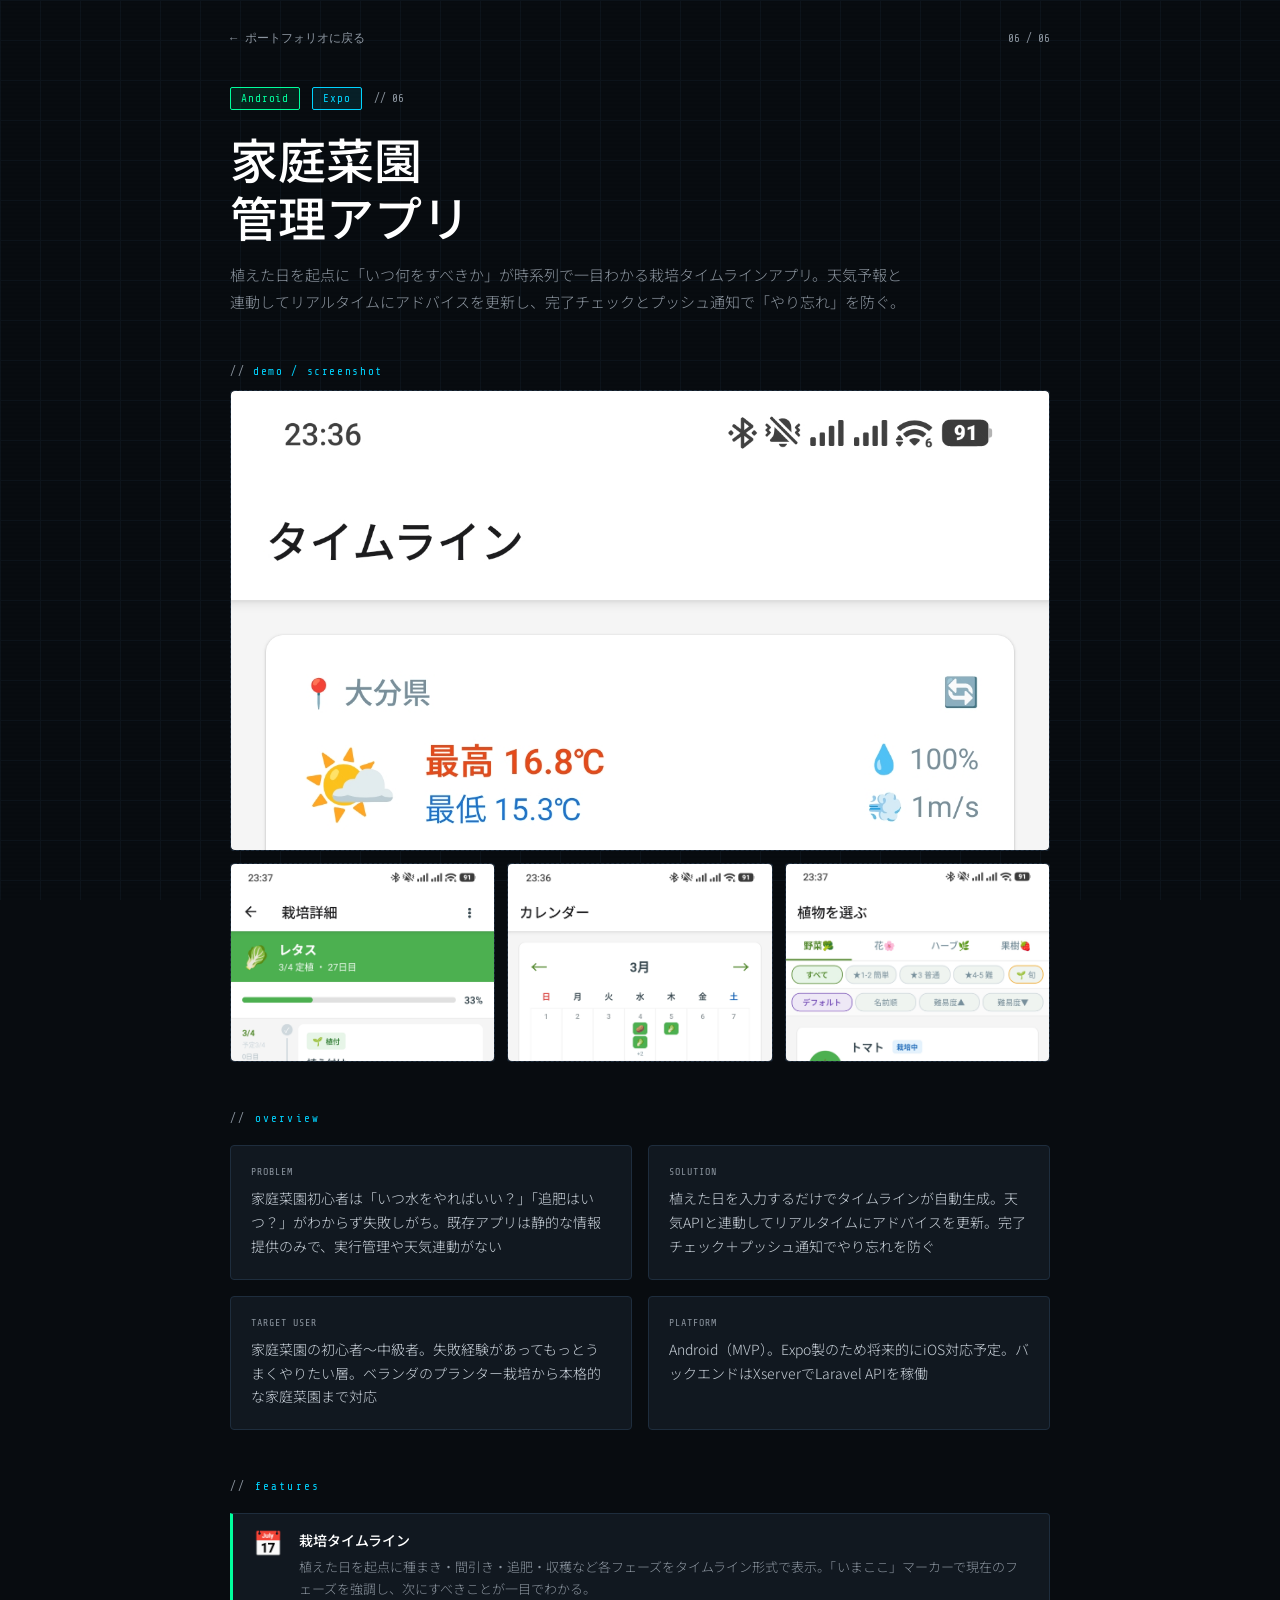
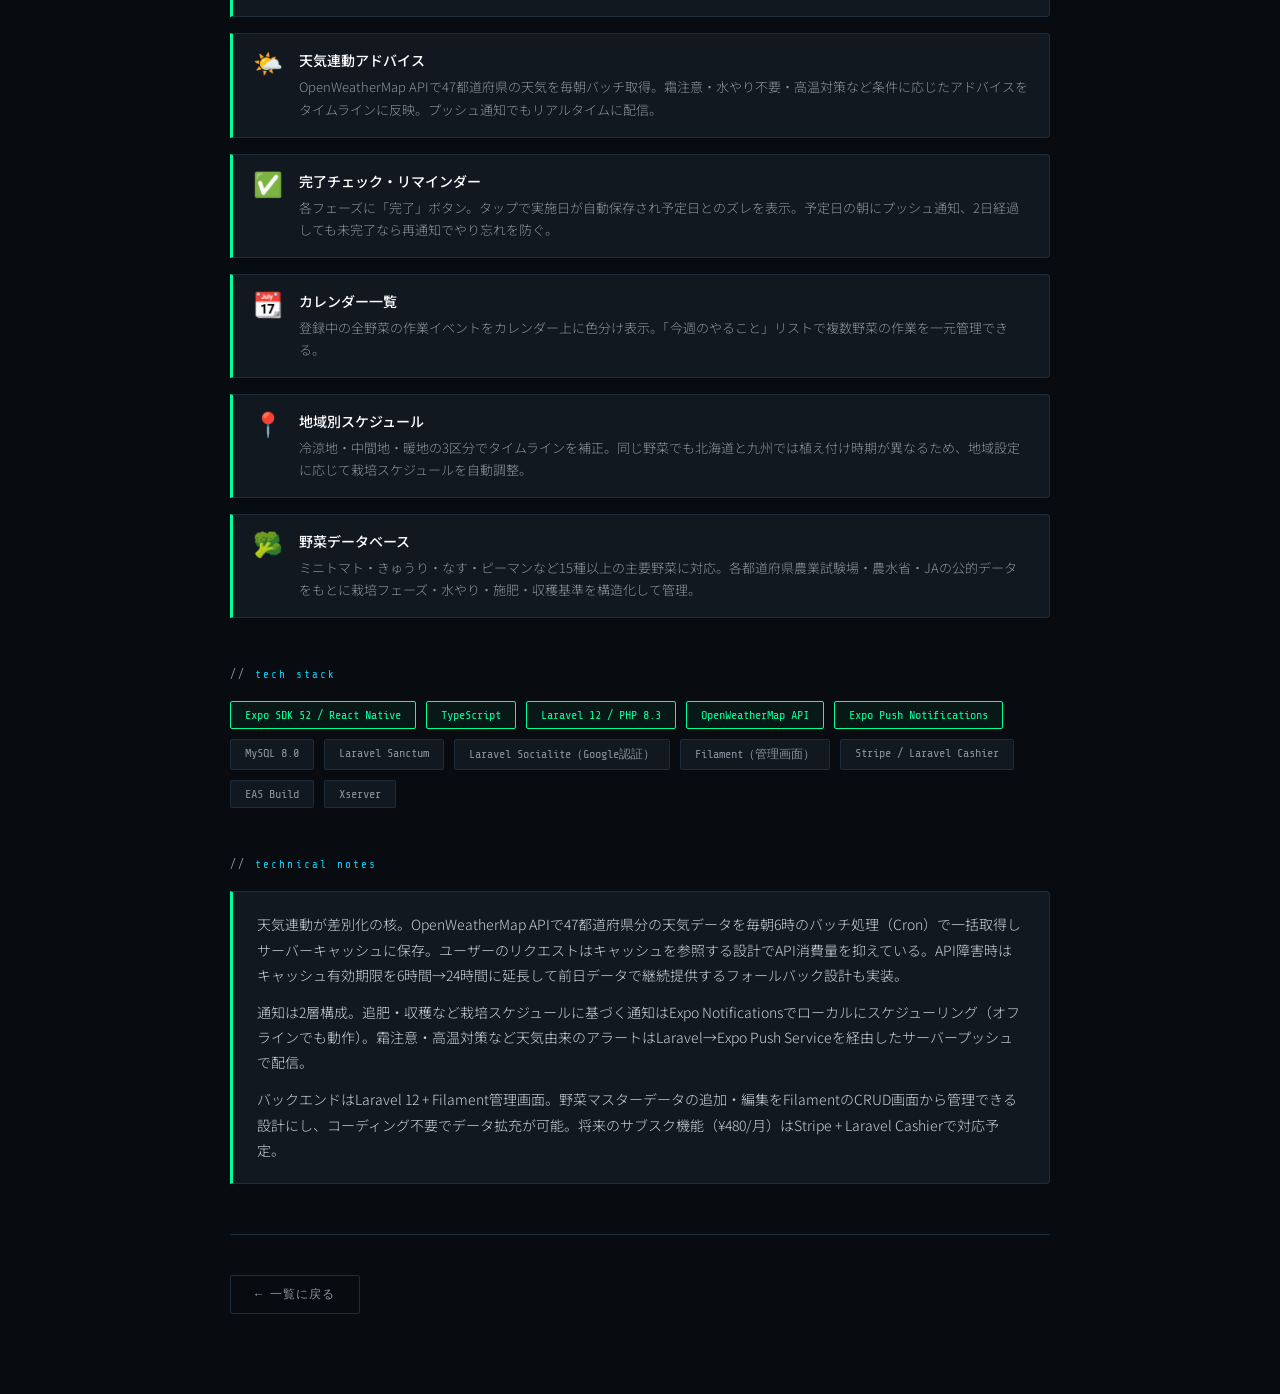
==== works/garden-app.html @ 3e322952 "initial commit" ====
<!DOCTYPE html>
<html lang="ja">
<head>
<meta charset="UTF-8">
<meta name="viewport" content="width=device-width, initial-scale=1.0">
<title>家庭菜園管理アプリ | Portfolio</title>
<link rel="stylesheet" href="style.css">
<style>
  .feature-item { border-left-color: var(--accent2); }
  .tech-tag.highlight { border-color: var(--accent2); color: var(--accent2); background: rgba(0,255,157,0.05); }
  .notes-box { border-left-color: var(--accent2); }
  .btn-primary { background: var(--accent2); border-color: var(--accent2); color: #000; }
  .btn-primary:hover { background: transparent; color: var(--accent2); }
</style>
</head>
<body>
<div class="scanline"></div>
<div class="page-wrapper">

  <nav class="nav">
    <a class="back-link" href="../index.html">ポートフォリオに戻る</a>
    <span class="nav-num">06 / 06</span>
  </nav>

  <div class="hero">
    <div class="hero-meta">
      <span class="type-badge type-app">Android</span>
      <span class="type-badge type-web">Expo</span>
      <span class="hero-num">// 06</span>
    </div>
    <h1>家庭菜園<br>管理アプリ</h1>
    <p class="hero-desc">
      植えた日を起点に「いつ何をすべきか」が時系列で一目わかる栽培タイムラインアプリ。天気予報と連動してリアルタイムにアドバイスを更新し、完了チェックとプッシュ通知で「やり忘れ」を防ぐ。
    </p>
  </div>

  <div class="media-block">
    <div class="media-label">demo / screenshot</div>
    <div class="media-main">
      <img src="../images/garden-timeline.jpg" alt="タイムライン・天気連動アドバイス画面" style="width:100%;height:100%;object-fit:cover;object-position:top;border-radius:4px;">
    </div>
    <div class="media-sub-grid">
      <div class="media-sub">
        <img src="../images/garden-detail.jpg" alt="栽培詳細タイムライン" style="width:100%;height:100%;object-fit:cover;object-position:top;border-radius:4px;">
      </div>
      <div class="media-sub">
        <img src="../images/garden-calendar.jpg" alt="カレンダー・今週のやること" style="width:100%;height:100%;object-fit:cover;object-position:top;border-radius:4px;">
      </div>
      <div class="media-sub">
        <img src="../images/garden-select.jpg" alt="野菜選択画面" style="width:100%;height:100%;object-fit:cover;object-position:top;border-radius:4px;">
      </div>
    </div>
  </div>

  <div class="section">
    <div class="section-title">overview</div>
    <div class="overview-grid">
      <div class="overview-card">
        <div class="overview-card-label">PROBLEM</div>
        <div class="overview-card-value">家庭菜園初心者は「いつ水をやればいい？」「追肥はいつ？」がわからず失敗しがち。既存アプリは静的な情報提供のみで、実行管理や天気連動がない</div>
      </div>
      <div class="overview-card">
        <div class="overview-card-label">SOLUTION</div>
        <div class="overview-card-value">植えた日を入力するだけでタイムラインが自動生成。天気APIと連動してリアルタイムにアドバイスを更新。完了チェック＋プッシュ通知でやり忘れを防ぐ</div>
      </div>
      <div class="overview-card">
        <div class="overview-card-label">TARGET USER</div>
        <div class="overview-card-value">家庭菜園の初心者〜中級者。失敗経験があってもっとうまくやりたい層。ベランダのプランター栽培から本格的な家庭菜園まで対応</div>
      </div>
      <div class="overview-card">
        <div class="overview-card-label">PLATFORM</div>
        <div class="overview-card-value">Android（MVP）。Expo製のため将来的にiOS対応予定。バックエンドはXserverでLaravel APIを稼働</div>
      </div>
    </div>
  </div>

  <div class="section">
    <div class="section-title">features</div>
    <div class="features-list">
      <div class="feature-item">
        <div class="feature-icon">📅</div>
        <div class="feature-content">
          <div class="feature-title">栽培タイムライン</div>
          <div class="feature-desc">植えた日を起点に種まき・間引き・追肥・収穫など各フェーズをタイムライン形式で表示。「いまここ」マーカーで現在のフェーズを強調し、次にすべきことが一目でわかる。</div>
        </div>
      </div>
      <div class="feature-item">
        <div class="feature-icon">🌤️</div>
        <div class="feature-content">
          <div class="feature-title">天気連動アドバイス</div>
          <div class="feature-desc">OpenWeatherMap APIで47都道府県の天気を毎朝バッチ取得。霜注意・水やり不要・高温対策など条件に応じたアドバイスをタイムラインに反映。プッシュ通知でもリアルタイムに配信。</div>
        </div>
      </div>
      <div class="feature-item">
        <div class="feature-icon">✅</div>
        <div class="feature-content">
          <div class="feature-title">完了チェック・リマインダー</div>
          <div class="feature-desc">各フェーズに「完了」ボタン。タップで実施日が自動保存され予定日とのズレを表示。予定日の朝にプッシュ通知、2日経過しても未完了なら再通知でやり忘れを防ぐ。</div>
        </div>
      </div>
      <div class="feature-item">
        <div class="feature-icon">📆</div>
        <div class="feature-content">
          <div class="feature-title">カレンダー一覧</div>
          <div class="feature-desc">登録中の全野菜の作業イベントをカレンダー上に色分け表示。「今週のやること」リストで複数野菜の作業を一元管理できる。</div>
        </div>
      </div>
      <div class="feature-item">
        <div class="feature-icon">📍</div>
        <div class="feature-content">
          <div class="feature-title">地域別スケジュール</div>
          <div class="feature-desc">冷涼地・中間地・暖地の3区分でタイムラインを補正。同じ野菜でも北海道と九州では植え付け時期が異なるため、地域設定に応じて栽培スケジュールを自動調整。</div>
        </div>
      </div>
      <div class="feature-item">
        <div class="feature-icon">🥦</div>
        <div class="feature-content">
          <div class="feature-title">野菜データベース</div>
          <div class="feature-desc">ミニトマト・きゅうり・なす・ピーマンなど15種以上の主要野菜に対応。各都道府県農業試験場・農水省・JAの公的データをもとに栽培フェーズ・水やり・施肥・収穫基準を構造化して管理。</div>
        </div>
      </div>
    </div>
  </div>

  <div class="section">
    <div class="section-title">tech stack</div>
    <div class="tech-grid">
      <span class="tech-tag highlight">Expo SDK 52 / React Native</span>
      <span class="tech-tag highlight">TypeScript</span>
      <span class="tech-tag highlight">Laravel 12 / PHP 8.3</span>
      <span class="tech-tag highlight">OpenWeatherMap API</span>
      <span class="tech-tag highlight">Expo Push Notifications</span>
      <span class="tech-tag">MySQL 8.0</span>
      <span class="tech-tag">Laravel Sanctum</span>
      <span class="tech-tag">Laravel Socialite（Google認証）</span>
      <span class="tech-tag">Filament（管理画面）</span>
      <span class="tech-tag">Stripe / Laravel Cashier</span>
      <span class="tech-tag">EAS Build</span>
      <span class="tech-tag">Xserver</span>
    </div>
  </div>

  <div class="section">
    <div class="section-title">technical notes</div>
    <div class="notes-box">
      <p>天気連動が差別化の核。OpenWeatherMap APIで47都道府県分の天気データを毎朝6時のバッチ処理（Cron）で一括取得しサーバーキャッシュに保存。ユーザーのリクエストはキャッシュを参照する設計でAPI消費量を抑えている。API障害時はキャッシュ有効期限を6時間→24時間に延長して前日データで継続提供するフォールバック設計も実装。</p>
      <p>通知は2層構成。追肥・収穫など栽培スケジュールに基づく通知はExpo Notificationsでローカルにスケジューリング（オフラインでも動作）。霜注意・高温対策など天気由来のアラートはLaravel→Expo Push Serviceを経由したサーバープッシュで配信。</p>
      <p>バックエンドはLaravel 12 + Filament管理画面。野菜マスターデータの追加・編集をFilamentのCRUD画面から管理できる設計にし、コーディング不要でデータ拡充が可能。将来のサブスク機能（¥480/月）はStripe + Laravel Cashierで対応予定。</p>
    </div>
  </div>

  <div class="links-row">
    <a class="btn btn-secondary" href="../index.html">← 一覧に戻る</a>
  </div>

</div>
<script src="works.js"></script>
</body>
</html>
---- works/style.css ----
@import url('https://fonts.googleapis.com/css2?family=Share+Tech+Mono&family=Noto+Sans+JP:wght@300;400;500&display=swap');

:root {
  --bg: #080c10;
  --bg2: #0d1117;
  --surface: #111820;
  --surface2: #161e28;
  --border: #1e2d3d;
  --accent: #00d4ff;
  --accent2: #00ff9d;
  --accent3: #ff6b35;
  --accent4: #a855f7;
  --text: #c9d1d9;
  --text-dim: #8b949e;
  --mono: 'Share Tech Mono', monospace;
  --sans: 'Noto Sans JP', sans-serif;
}

*, *::before, *::after { box-sizing: border-box; margin: 0; padding: 0; }
html { scroll-behavior: smooth; }

body {
  background: var(--bg);
  color: var(--text);
  font-family: var(--sans);
  font-weight: 300;
  min-height: 100vh;
  overflow-x: hidden;
}

body::before {
  content: '';
  position: fixed;
  inset: 0;
  background-image:
    linear-gradient(var(--border) 1px, transparent 1px),
    linear-gradient(90deg, var(--border) 1px, transparent 1px);
  background-size: 40px 40px;
  opacity: 0.25;
  pointer-events: none;
  z-index: 0;
}

.scanline {
  position: fixed;
  inset: 0;
  background: repeating-linear-gradient(0deg, transparent, transparent 2px, rgba(0,0,0,0.03) 2px, rgba(0,0,0,0.03) 4px);
  pointer-events: none;
  z-index: 0;
}

.page-wrapper { position: relative; z-index: 1; max-width: 900px; margin: 0 auto; padding: 0 40px 80px; }

/* NAV */
.nav {
  padding: 30px 0 40px;
  display: flex;
  align-items: center;
  justify-content: space-between;
  opacity: 0;
  animation: fadeUp 0.5s ease forwards;
}

.back-link {
  font-family: var(--mono);
  font-size: 12px;
  color: var(--text-dim);
  text-decoration: none;
  display: flex;
  align-items: center;
  gap: 8px;
  transition: color 0.2s;
}
.back-link::before { content: '←'; }
.back-link:hover { color: var(--accent); }

.nav-num {
  font-family: var(--mono);
  font-size: 11px;
  color: var(--text-dim);
}

/* HERO */
.hero {
  margin-bottom: 50px;
  opacity: 0;
  animation: fadeUp 0.5s ease 0.1s forwards;
}

.hero-meta {
  display: flex;
  align-items: center;
  gap: 12px;
  margin-bottom: 20px;
  flex-wrap: wrap;
}

.type-badge {
  font-family: var(--mono);
  font-size: 11px;
  padding: 4px 10px;
  border-radius: 2px;
  letter-spacing: 0.08em;
}
.type-ai    { background: rgba(255,107,53,0.15); border: 1px solid var(--accent3); color: var(--accent3); }
.type-web   { background: rgba(0,212,255,0.1);   border: 1px solid var(--accent);  color: var(--accent); }
.type-app   { background: rgba(0,255,157,0.1);   border: 1px solid var(--accent2); color: var(--accent2); }
.type-both  { background: rgba(168,85,247,0.1);  border: 1px solid var(--accent4); color: var(--accent4); }

.hero-num {
  font-family: var(--mono);
  font-size: 11px;
  color: var(--text-dim);
}

.hero h1 {
  font-size: clamp(28px, 4vw, 48px);
  font-weight: 500;
  color: #fff;
  line-height: 1.2;
  margin-bottom: 16px;
}

.hero-desc {
  font-size: 15px;
  color: var(--text-dim);
  line-height: 1.8;
  max-width: 680px;
}

/* MEDIA PLACEHOLDER */
.media-block {
  margin: 40px 0;
  opacity: 0;
  animation: fadeUp 0.5s ease 0.2s forwards;
}

.media-label {
  font-family: var(--mono);
  font-size: 11px;
  color: var(--accent);
  letter-spacing: 0.15em;
  margin-bottom: 12px;
}
.media-label::before { content: '// '; color: var(--text-dim); }

.media-main {
  width: 100%;
  aspect-ratio: 16/9;
  background: var(--surface);
  border: 1px dashed var(--border);
  border-radius: 4px;
  display: flex;
  flex-direction: column;
  align-items: center;
  justify-content: center;
  gap: 12px;
  position: relative;
  overflow: hidden;
  transition: border-color 0.2s;
}
.media-main:hover { border-color: var(--accent); }

.media-main::before {
  content: '';
  position: absolute;
  inset: 0;
  background: repeating-linear-gradient(45deg, transparent, transparent 10px, rgba(255,255,255,0.01) 10px, rgba(255,255,255,0.01) 11px);
  pointer-events: none;
}

.media-placeholder-icon { font-size: 40px; opacity: 0.4; position: relative; z-index: 1; }
.media-placeholder-text {
  font-family: var(--mono);
  font-size: 12px;
  color: var(--text-dim);
  text-align: center;
  line-height: 1.6;
  position: relative;
  z-index: 1;
}
.media-placeholder-text span { color: var(--accent); display: block; }

/* Replace this placeholder with: */
/* <video src="demo.mp4" controls></video> */
/* or <img src="screenshot.png" alt="..."> */

.media-sub-grid {
  display: grid;
  grid-template-columns: repeat(3, 1fr);
  gap: 12px;
  margin-top: 12px;
}

.media-sub {
  aspect-ratio: 4/3;
  background: var(--surface);
  border: 1px dashed var(--border);
  border-radius: 4px;
  display: flex;
  flex-direction: column;
  align-items: center;
  justify-content: center;
  gap: 6px;
  transition: border-color 0.2s;
}
.media-sub:hover { border-color: var(--accent); }
.media-sub-icon { font-size: 24px; opacity: 0.4; }
.media-sub-text { font-family: var(--mono); font-size: 10px; color: var(--text-dim); text-align: center; }

/* SECTIONS */
.section {
  margin: 50px 0;
  opacity: 0;
  animation: fadeUp 0.5s ease 0.3s forwards;
}
.section + .section { animation-delay: 0.35s; }

.section-title {
  font-family: var(--mono);
  font-size: 11px;
  color: var(--accent);
  letter-spacing: 0.2em;
  margin-bottom: 20px;
}
.section-title::before { content: '// '; color: var(--text-dim); }

/* OVERVIEW GRID */
.overview-grid {
  display: grid;
  grid-template-columns: 1fr 1fr;
  gap: 16px;
}

.overview-card {
  background: var(--surface);
  border: 1px solid var(--border);
  border-radius: 4px;
  padding: 20px;
}

.overview-card-label {
  font-family: var(--mono);
  font-size: 10px;
  color: var(--text-dim);
  letter-spacing: 0.1em;
  margin-bottom: 10px;
}

.overview-card-value {
  font-size: 14px;
  color: var(--text);
  line-height: 1.7;
}

/* FEATURES */
.features-list { display: flex; flex-direction: column; gap: 16px; }

.feature-item {
  background: var(--surface);
  border: 1px solid var(--border);
  border-left: 3px solid var(--accent);
  border-radius: 0 4px 4px 0;
  padding: 16px 20px;
  display: grid;
  grid-template-columns: auto 1fr;
  gap: 16px;
  align-items: start;
}

.feature-icon { font-size: 24px; line-height: 1; }

.feature-content {}
.feature-title { font-size: 14px; font-weight: 500; color: #fff; margin-bottom: 6px; }
.feature-desc { font-size: 13px; color: var(--text-dim); line-height: 1.7; }

/* TECH STACK */
.tech-grid { display: flex; flex-wrap: wrap; gap: 10px; }

.tech-tag {
  font-family: var(--mono);
  font-size: 12px;
  padding: 6px 14px;
  background: var(--surface);
  border: 1px solid var(--border);
  border-radius: 2px;
  color: var(--text-dim);
  transition: all 0.2s;
}
.tech-tag:hover { border-color: var(--accent); color: var(--accent); }
.tech-tag.highlight { border-color: var(--accent); color: var(--accent); background: rgba(0,212,255,0.05); }

/* NOTES */
.notes-box {
  background: var(--surface);
  border: 1px solid var(--border);
  border-left: 3px solid var(--accent2);
  border-radius: 0 4px 4px 0;
  padding: 20px 24px;
}
.notes-box p { font-size: 14px; color: var(--text); line-height: 1.8; }
.notes-box p + p { margin-top: 12px; }

/* LINKS */
.links-row {
  display: flex;
  gap: 16px;
  flex-wrap: wrap;
  margin-top: 50px;
  padding-top: 40px;
  border-top: 1px solid var(--border);
  opacity: 0;
  animation: fadeUp 0.5s ease 0.5s forwards;
}

.btn {
  font-family: var(--mono);
  font-size: 12px;
  padding: 10px 24px;
  border-radius: 2px;
  text-decoration: none;
  letter-spacing: 0.08em;
  transition: all 0.2s;
  display: inline-flex;
  align-items: center;
  gap: 8px;
}

.btn-primary {
  background: var(--accent);
  color: #000;
  border: 1px solid var(--accent);
}
.btn-primary:hover { background: transparent; color: var(--accent); }

.btn-secondary {
  background: transparent;
  color: var(--text-dim);
  border: 1px solid var(--border);
}
.btn-secondary:hover { border-color: var(--accent); color: var(--accent); }

/* DEV PROCESS */
.dev-process {
  display: flex;
  flex-direction: column;
  gap: 24px;
}

.dev-intro {
  font-size: 14px;
  color: var(--text-dim);
  line-height: 1.8;
  padding: 16px 20px;
  background: var(--surface);
  border: 1px solid var(--border);
  border-radius: 4px;
}
.dev-intro strong { color: var(--accent); font-weight: 500; }

.dev-steps {
  display: grid;
  grid-template-columns: 1fr 1fr;
  gap: 12px;
}

.dev-step {
  background: var(--surface);
  border: 1px solid var(--border);
  border-radius: 4px;
  padding: 18px 20px;
  display: flex;
  gap: 16px;
  align-items: flex-start;
  transition: border-color 0.2s;
}
.dev-step:hover { border-color: var(--accent); }

.dev-step-num {
  font-family: var(--mono);
  font-size: 22px;
  color: var(--border);
  line-height: 1;
  flex-shrink: 0;
  transition: color 0.2s;
}
.dev-step:hover .dev-step-num { color: var(--accent); }

.dev-step-title {
  font-size: 13px;
  font-weight: 500;
  color: #fff;
  margin-bottom: 6px;
}

.dev-step-desc {
  font-size: 12px;
  color: var(--text-dim);
  line-height: 1.7;
}

@media (max-width: 640px) {
  .dev-steps { grid-template-columns: 1fr; }
}

/* LIGHTBOX */
.media-main img,
.media-sub img {
  cursor: zoom-in;
}

.lightbox-overlay {
  display: none;
  position: fixed;
  inset: 0;
  background: rgba(0,0,0,0.92);
  z-index: 1000;
  align-items: center;
  justify-content: center;
  padding: 24px;
}
.lightbox-overlay.active {
  display: flex;
}
.lightbox-overlay img {
  max-width: 100%;
  max-height: 90vh;
  object-fit: contain;
  border-radius: 4px;
  box-shadow: 0 0 60px rgba(0,0,0,0.8);
}
.lightbox-close {
  position: fixed;
  top: 20px;
  right: 24px;
  font-size: 28px;
  color: #fff;
  cursor: pointer;
  line-height: 1;
  opacity: 0.7;
  transition: opacity 0.2s;
  background: none;
  border: none;
  font-family: var(--mono);
}
.lightbox-close:hover { opacity: 1; }

/* ANIMATIONS */
@keyframes fadeUp {
  from { opacity: 0; transform: translateY(16px); }
  to { opacity: 1; transform: translateY(0); }
}

/* RESPONSIVE */
@media (max-width: 640px) {
  .page-wrapper { padding: 0 20px 60px; }
  .overview-grid { grid-template-columns: 1fr; }
  .media-sub-grid { grid-template-columns: 1fr 1fr; }
}
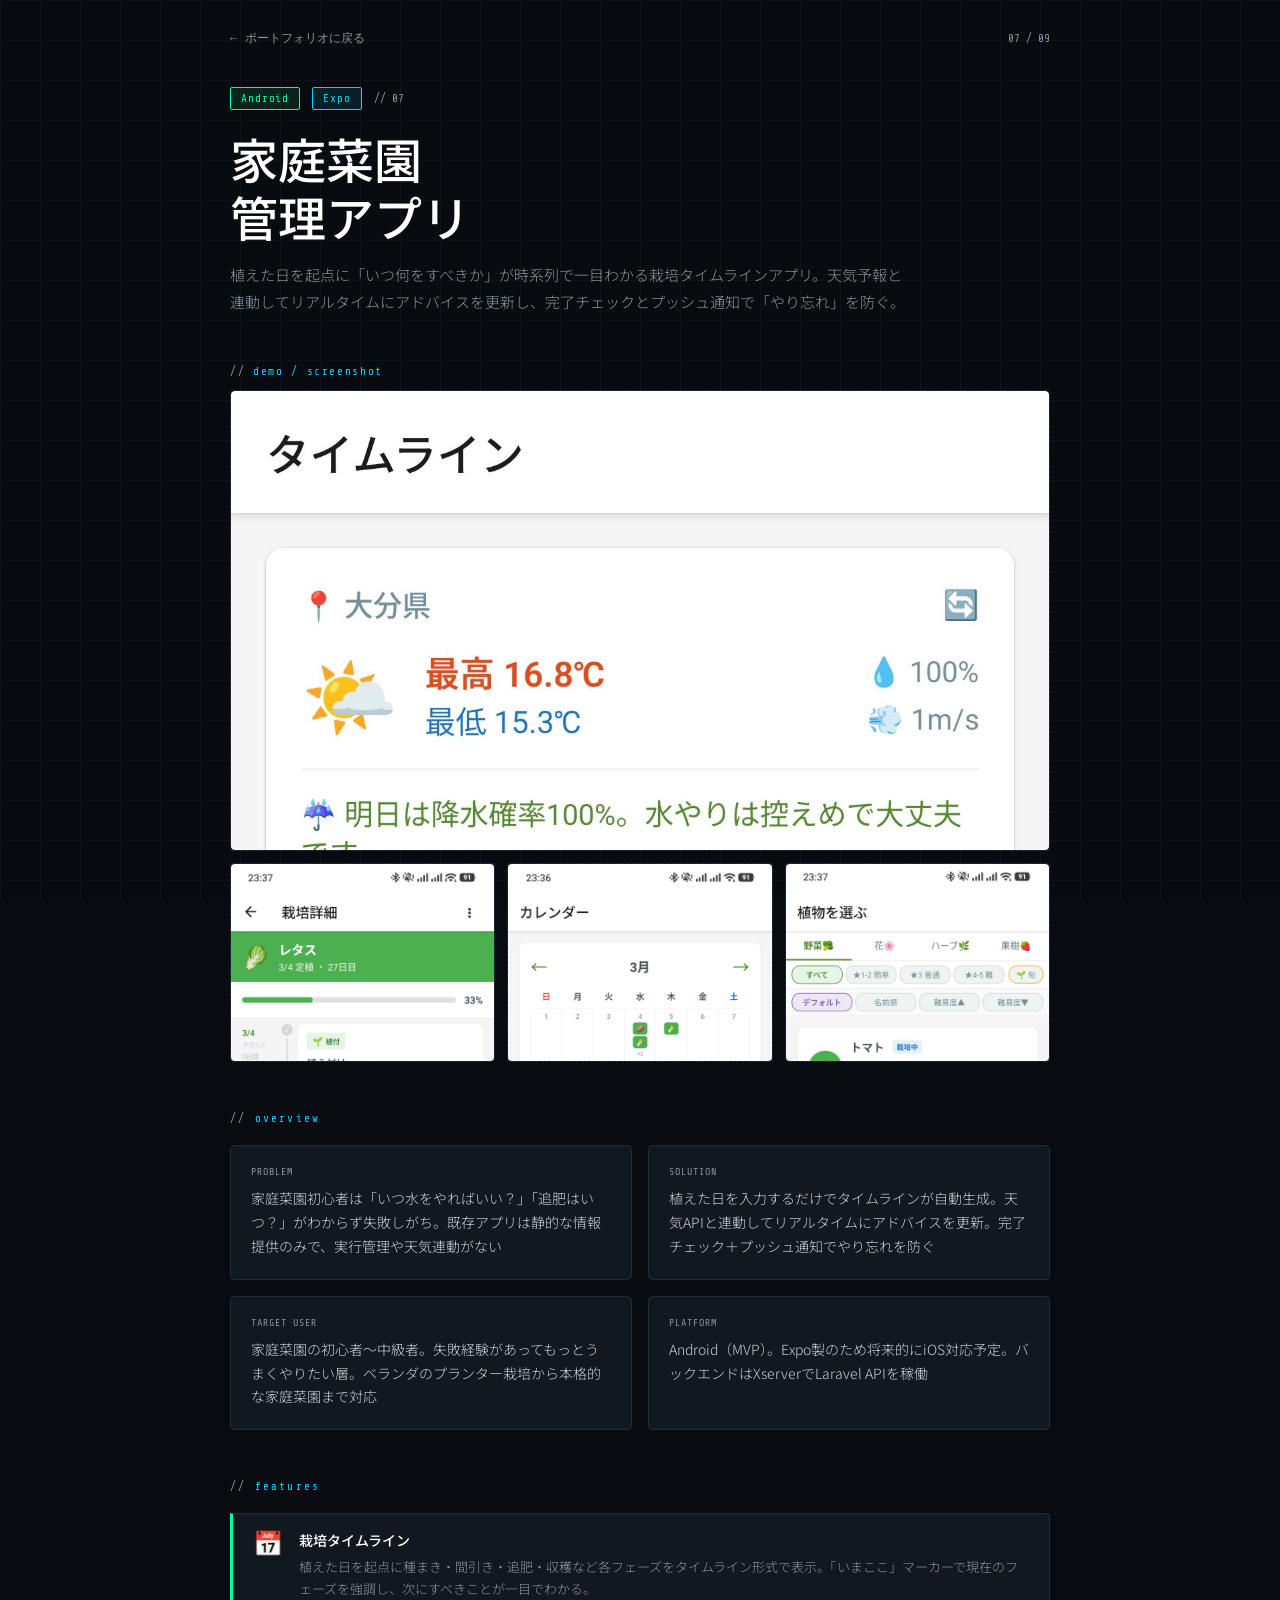
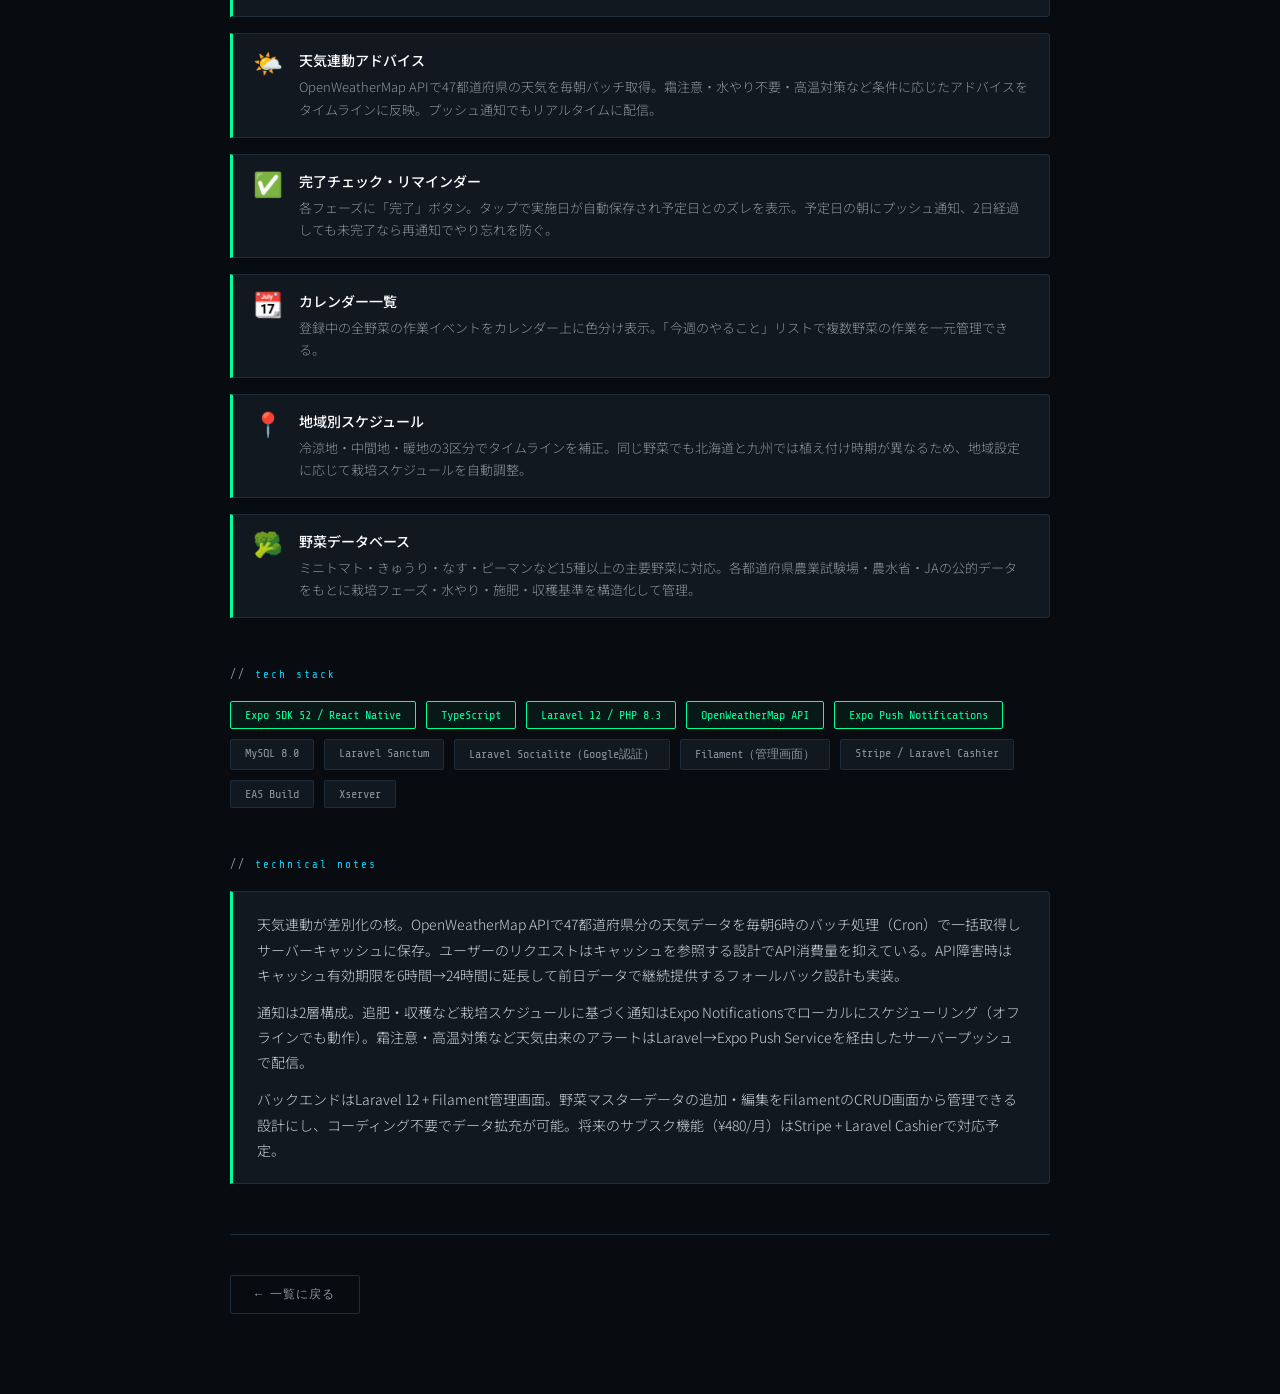
==== commit 00018c7d: "作品ページ追加・UI統一・番号修正 - CodePal / Markdown Interactive Editor / デスクトップマスコット の作品ページを新規追加 - 各ページのスクリーンショット" ====
--- a/works/garden-app.html
+++ b/works/garden-app.html
@@ -19,14 +19,14 @@
 
   <nav class="nav">
     <a class="back-link" href="../index.html">ポートフォリオに戻る</a>
-    <span class="nav-num">06 / 06</span>
+    <span class="nav-num">07 / 09</span>
   </nav>
 
   <div class="hero">
     <div class="hero-meta">
       <span class="type-badge type-app">Android</span>
       <span class="type-badge type-web">Expo</span>
-      <span class="hero-num">// 06</span>
+      <span class="hero-num">// 07</span>
     </div>
     <h1>家庭菜園<br>管理アプリ</h1>
     <p class="hero-desc">
--- a/works/style.css
+++ b/works/style.css
@@ -455,5 +455,19 @@
 @media (max-width: 640px) {
   .page-wrapper { padding: 0 20px 60px; }
   .overview-grid { grid-template-columns: 1fr; }
-  .media-sub-grid { grid-template-columns: 1fr 1fr; }
-}
+  .media-block {
+    display: grid;
+    grid-template-columns: 1fr 1fr;
+    gap: 12px;
+  }
+  .media-label {
+    grid-column: span 2;
+    margin-bottom: 0;
+  }
+  .media-main {
+    aspect-ratio: 4/3;
+  }
+  .media-sub-grid {
+    display: contents;
+  }
+}
